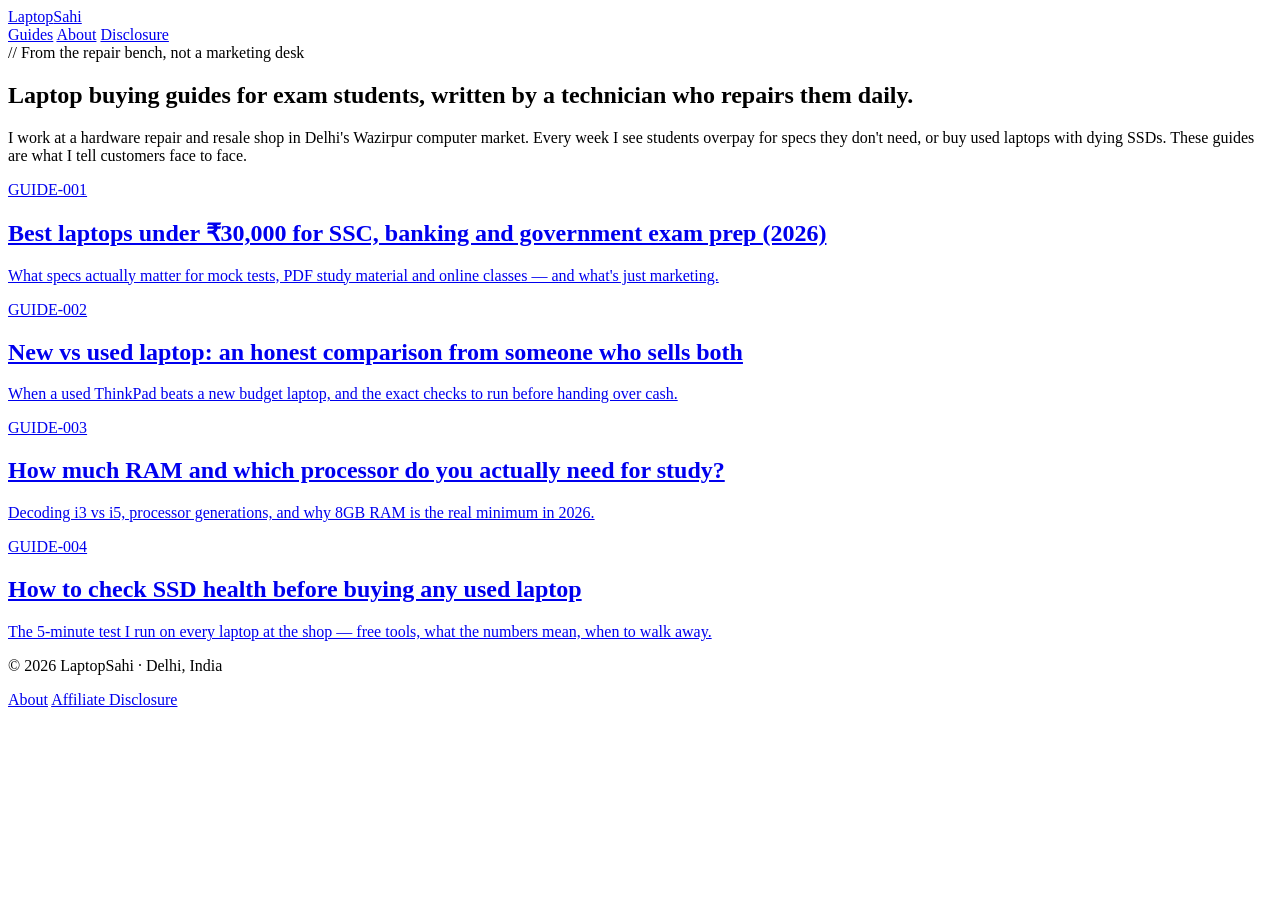
==== index.html @ 87be456a "Add files via upload" ====
<!DOCTYPE html>
<html lang="en">
<head>
<meta charset="UTF-8">
<meta name="viewport" content="width=device-width, initial-scale=1.0">
<title>LaptopSahi — Honest laptop buying guides for exam students</title>
<meta name="description" content="Practical laptop buying guides for SSC, banking and other competitive exam students in India. Written by a working hardware technician from Delhi's Wazirpur computer market.">
<link rel="stylesheet" href="css/style.css">
</head>
<body>

<header>
  <div class="wrap">
    <a class="logo" href="index.html">Laptop<span>Sahi</span></a>
    <nav>
      <a href="index.html">Guides</a>
      <a href="about.html">About</a>
      <a href="disclosure.html">Disclosure</a>
    </nav>
  </div>
</header>

<section class="hero">
  <div class="wrap">
    <div class="kicker">// From the repair bench, not a marketing desk</div>
    <h1>Laptop buying guides for exam students, written by a technician who repairs them daily.</h1>
    <p>I work at a hardware repair and resale shop in Delhi's Wazirpur computer market. Every week I see students overpay for specs they don't need, or buy used laptops with dying SSDs. These guides are what I tell customers face to face.</p>
  </div>
</section>

<section class="article-list">
  <div class="wrap">

    <a class="article-card" href="articles/best-laptops-under-30000.html">
      <span class="num">GUIDE-001</span>
      <h2>Best laptops under ₹30,000 for SSC, banking and government exam prep (2026)</h2>
      <p>What specs actually matter for mock tests, PDF study material and online classes — and what's just marketing.</p>
    </a>

    <a class="article-card" href="articles/new-vs-used-laptop.html">
      <span class="num">GUIDE-002</span>
      <h2>New vs used laptop: an honest comparison from someone who sells both</h2>
      <p>When a used ThinkPad beats a new budget laptop, and the exact checks to run before handing over cash.</p>
    </a>

    <a class="article-card" href="articles/how-much-ram-processor.html">
      <span class="num">GUIDE-003</span>
      <h2>How much RAM and which processor do you actually need for study?</h2>
      <p>Decoding i3 vs i5, processor generations, and why 8GB RAM is the real minimum in 2026.</p>
    </a>

    <a class="article-card" href="articles/ssd-health-check.html">
      <span class="num">GUIDE-004</span>
      <h2>How to check SSD health before buying any used laptop</h2>
      <p>The 5-minute test I run on every laptop at the shop — free tools, what the numbers mean, when to walk away.</p>
    </a>

  </div>
</section>

<footer>
  <div class="wrap">
    <p>© 2026 LaptopSahi · Delhi, India</p>
    <p>
      <a href="about.html">About</a>
      <a href="disclosure.html">Affiliate Disclosure</a>
    </p>
  </div>
</footer>

</body>
</html>
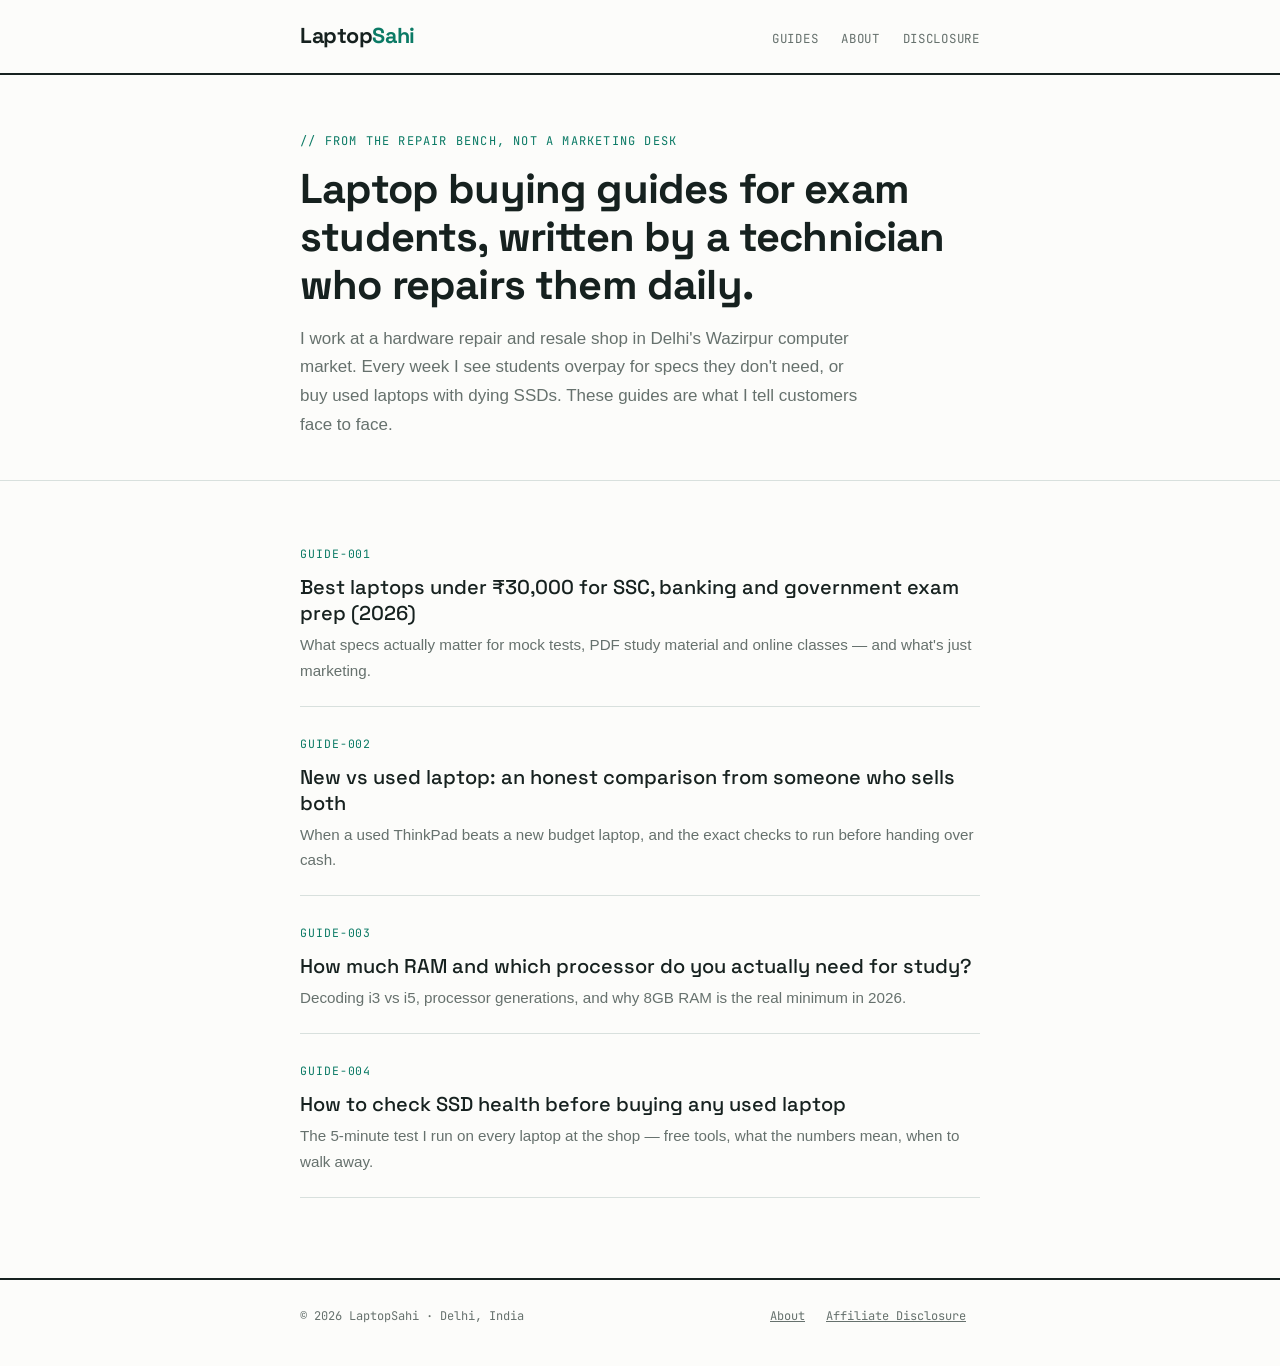
==== commit c10a8ae0: "Add files via upload" ====
--- a/index.html
+++ b/index.html
@@ -5,7 +5,7 @@
 <meta name="viewport" content="width=device-width, initial-scale=1.0">
 <title>LaptopSahi — Honest laptop buying guides for exam students</title>
 <meta name="description" content="Practical laptop buying guides for SSC, banking and other competitive exam students in India. Written by a working hardware technician from Delhi's Wazirpur computer market.">
-<link rel="stylesheet" href="css/style.css">
+<link rel="stylesheet" href="style.css">
 </head>
 <body>
 
@@ -31,25 +31,25 @@
 <section class="article-list">
   <div class="wrap">
 
-    <a class="article-card" href="articles/best-laptops-under-30000.html">
+    <a class="article-card" href="best-laptops-under-30000.html">
       <span class="num">GUIDE-001</span>
       <h2>Best laptops under ₹30,000 for SSC, banking and government exam prep (2026)</h2>
       <p>What specs actually matter for mock tests, PDF study material and online classes — and what's just marketing.</p>
     </a>
 
-    <a class="article-card" href="articles/new-vs-used-laptop.html">
+    <a class="article-card" href="new-vs-used-laptop.html">
       <span class="num">GUIDE-002</span>
       <h2>New vs used laptop: an honest comparison from someone who sells both</h2>
       <p>When a used ThinkPad beats a new budget laptop, and the exact checks to run before handing over cash.</p>
     </a>
 
-    <a class="article-card" href="articles/how-much-ram-processor.html">
+    <a class="article-card" href="how-much-ram-processor.html">
       <span class="num">GUIDE-003</span>
       <h2>How much RAM and which processor do you actually need for study?</h2>
       <p>Decoding i3 vs i5, processor generations, and why 8GB RAM is the real minimum in 2026.</p>
     </a>
 
-    <a class="article-card" href="articles/ssd-health-check.html">
+    <a class="article-card" href="ssd-health-check.html">
       <span class="num">GUIDE-004</span>
       <h2>How to check SSD health before buying any used laptop</h2>
       <p>The 5-minute test I run on every laptop at the shop — free tools, what the numbers mean, when to walk away.</p>
--- a/style.css
+++ b/style.css
@@ -0,0 +1,177 @@
+/* LaptopSahi — workshop spec-sheet theme */
+@import url('https://fonts.googleapis.com/css2?family=Space+Grotesk:wght@500;700&family=JetBrains+Mono:wght@400;600&display=swap');
+
+:root {
+  --paper: #FCFCFA;
+  --ink: #16211F;
+  --bench: #0B7A65;
+  --bench-dark: #085848;
+  --mint: #E8F3F0;
+  --meta: #66716D;
+  --rule: #D8E0DD;
+}
+
+* { margin: 0; padding: 0; box-sizing: border-box; }
+
+body {
+  background: var(--paper);
+  color: var(--ink);
+  font-family: -apple-system, BlinkMacSystemFont, "Segoe UI", Roboto, "Helvetica Neue", Arial, sans-serif;
+  font-size: 17px;
+  line-height: 1.7;
+}
+
+.wrap { max-width: 720px; margin: 0 auto; padding: 0 20px; }
+
+/* Header */
+header {
+  border-bottom: 2px solid var(--ink);
+  padding: 18px 0;
+}
+header .wrap { display: flex; align-items: baseline; justify-content: space-between; flex-wrap: wrap; gap: 8px; }
+.logo {
+  font-family: 'Space Grotesk', sans-serif;
+  font-weight: 700;
+  font-size: 1.35rem;
+  text-decoration: none;
+  color: var(--ink);
+  letter-spacing: -0.02em;
+}
+.logo span { color: var(--bench); }
+nav a {
+  font-family: 'JetBrains Mono', monospace;
+  font-size: 0.78rem;
+  text-transform: uppercase;
+  letter-spacing: 0.06em;
+  color: var(--meta);
+  text-decoration: none;
+  margin-left: 18px;
+}
+nav a:hover { color: var(--bench); }
+
+/* Hero */
+.hero { padding: 56px 0 40px; border-bottom: 1px solid var(--rule); }
+.hero .kicker {
+  font-family: 'JetBrains Mono', monospace;
+  font-size: 0.75rem;
+  text-transform: uppercase;
+  letter-spacing: 0.1em;
+  color: var(--bench);
+  margin-bottom: 14px;
+}
+.hero h1 {
+  font-family: 'Space Grotesk', sans-serif;
+  font-weight: 700;
+  font-size: clamp(1.8rem, 5vw, 2.6rem);
+  line-height: 1.15;
+  letter-spacing: -0.02em;
+  margin-bottom: 16px;
+}
+.hero p { color: var(--meta); max-width: 560px; }
+
+/* Article list */
+.article-list { padding: 36px 0 60px; }
+.article-card {
+  display: block;
+  text-decoration: none;
+  color: var(--ink);
+  padding: 22px 0;
+  border-bottom: 1px solid var(--rule);
+}
+.article-card .num {
+  font-family: 'JetBrains Mono', monospace;
+  font-size: 0.72rem;
+  color: var(--bench);
+  letter-spacing: 0.08em;
+}
+.article-card h2 {
+  font-family: 'Space Grotesk', sans-serif;
+  font-weight: 500;
+  font-size: 1.25rem;
+  margin: 6px 0 6px;
+  line-height: 1.3;
+}
+.article-card:hover h2 { color: var(--bench-dark); text-decoration: underline; text-underline-offset: 4px; }
+.article-card p { color: var(--meta); font-size: 0.95rem; }
+
+/* Article page */
+article { padding: 48px 0 40px; }
+article .kicker {
+  font-family: 'JetBrains Mono', monospace;
+  font-size: 0.72rem;
+  text-transform: uppercase;
+  letter-spacing: 0.1em;
+  color: var(--bench);
+}
+article h1 {
+  font-family: 'Space Grotesk', sans-serif;
+  font-weight: 700;
+  font-size: clamp(1.6rem, 4.5vw, 2.2rem);
+  line-height: 1.2;
+  letter-spacing: -0.02em;
+  margin: 10px 0 8px;
+}
+article .byline { color: var(--meta); font-size: 0.9rem; margin-bottom: 30px; }
+article h2 {
+  font-family: 'Space Grotesk', sans-serif;
+  font-weight: 500;
+  font-size: 1.35rem;
+  margin: 36px 0 12px;
+}
+article p { margin-bottom: 18px; }
+article ul, article ol { margin: 0 0 18px 22px; }
+article li { margin-bottom: 8px; }
+article a { color: var(--bench-dark); }
+
+/* Signature element: spec strip — bench diagnostic printout */
+.spec-strip {
+  background: var(--mint);
+  border-left: 4px solid var(--bench);
+  font-family: 'JetBrains Mono', monospace;
+  font-size: 0.85rem;
+  line-height: 1.8;
+  padding: 16px 20px;
+  margin: 24px 0;
+  white-space: pre-line;
+}
+.spec-strip .label {
+  display: block;
+  font-weight: 600;
+  text-transform: uppercase;
+  letter-spacing: 0.08em;
+  font-size: 0.72rem;
+  color: var(--bench-dark);
+  margin-bottom: 6px;
+}
+
+/* Disclosure note */
+.disclosure-note {
+  font-size: 0.82rem;
+  color: var(--meta);
+  border: 1px dashed var(--rule);
+  padding: 10px 14px;
+  margin: 24px 0;
+}
+
+/* Footer */
+footer {
+  border-top: 2px solid var(--ink);
+  padding: 26px 0 40px;
+  margin-top: 20px;
+}
+footer .wrap { display: flex; justify-content: space-between; flex-wrap: wrap; gap: 10px; }
+footer p, footer a {
+  font-family: 'JetBrains Mono', monospace;
+  font-size: 0.75rem;
+  color: var(--meta);
+}
+footer a { margin-right: 14px; }
+
+a:focus-visible, .article-card:focus-visible {
+  outline: 3px solid var(--bench);
+  outline-offset: 3px;
+}
+
+@media (prefers-reduced-motion: reduce) {
+  * { transition: none !important; }
+}
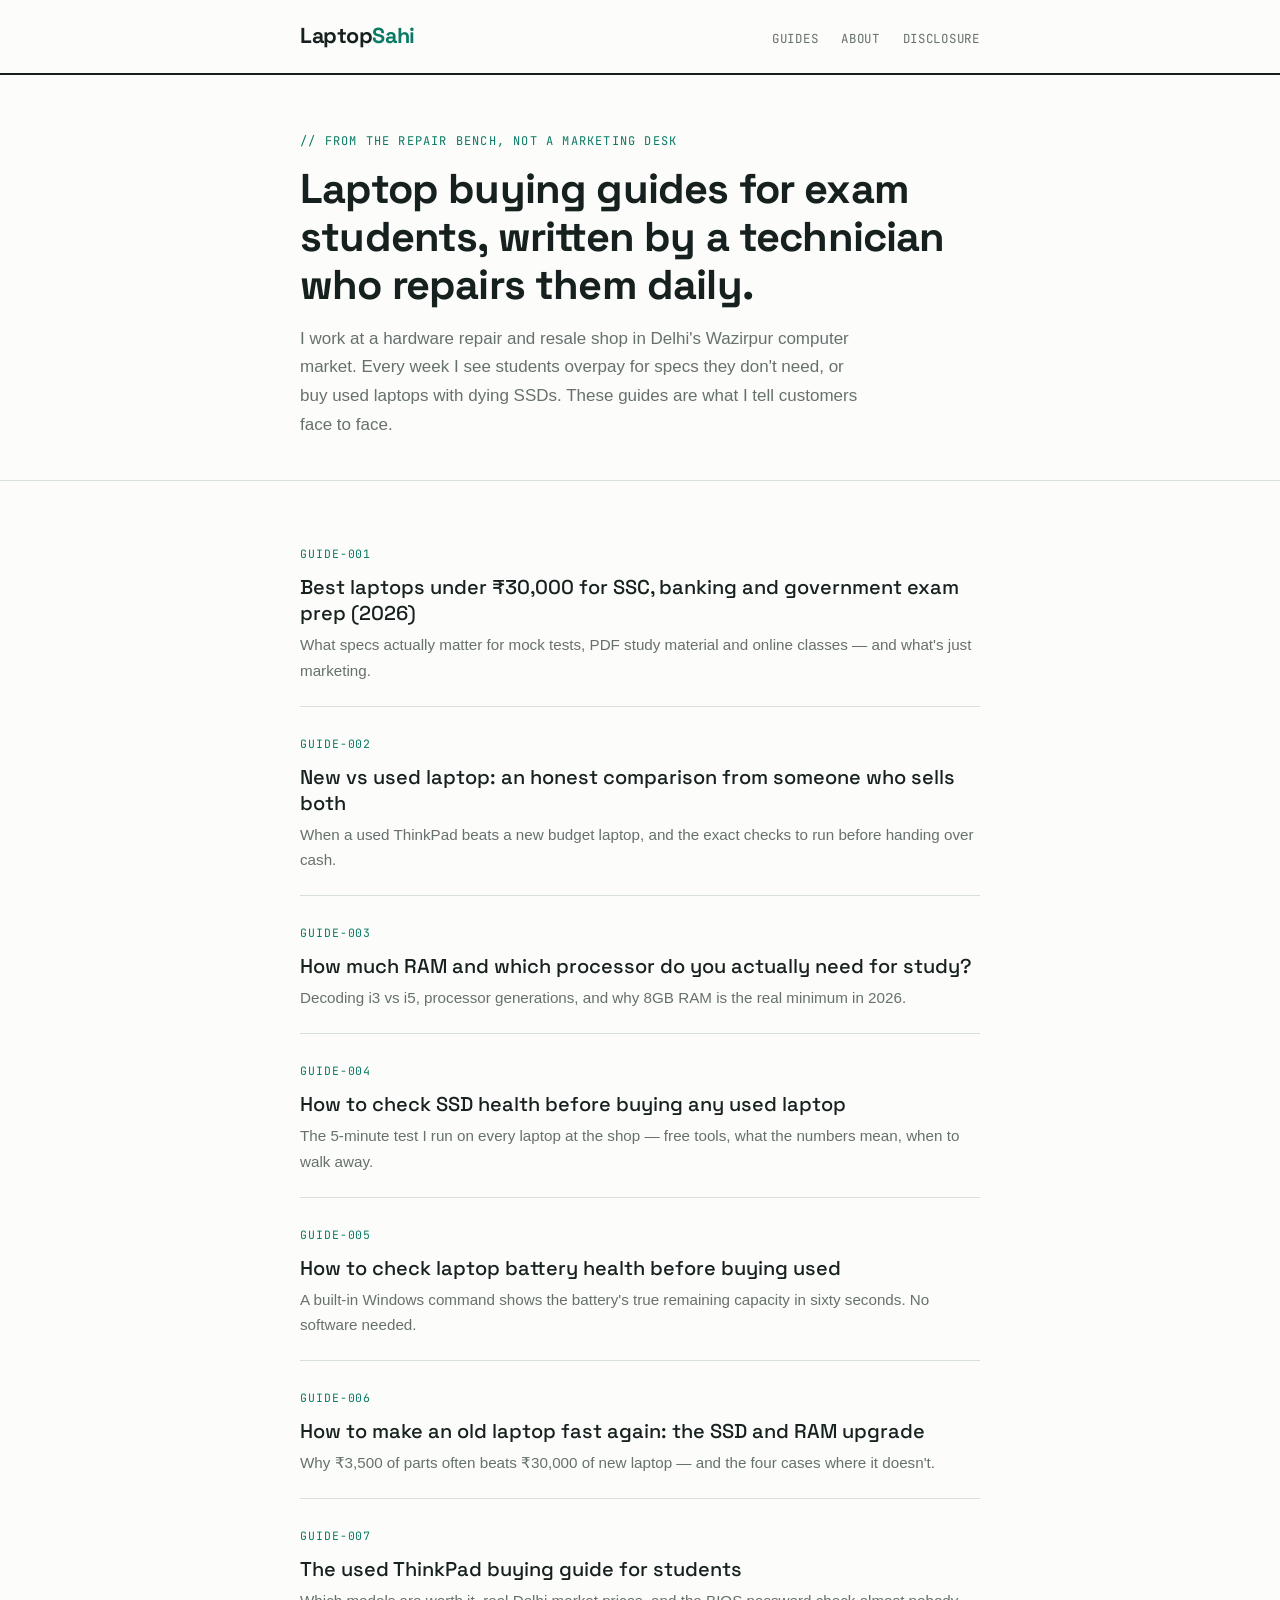
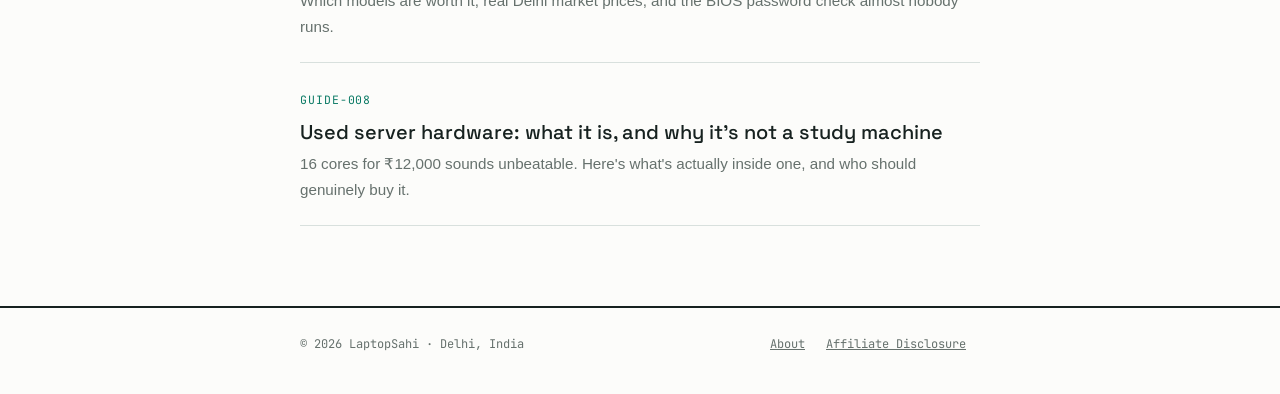
==== commit dffade5a: "Add files via upload" ====
--- a/index.html
+++ b/index.html
@@ -55,6 +55,30 @@
       <p>The 5-minute test I run on every laptop at the shop — free tools, what the numbers mean, when to walk away.</p>
     </a>
 
+    <a class="article-card" href="battery-health-check.html">
+      <span class="num">GUIDE-005</span>
+      <h2>How to check laptop battery health before buying used</h2>
+      <p>A built-in Windows command shows the battery's true remaining capacity in sixty seconds. No software needed.</p>
+    </a>
+
+    <a class="article-card" href="old-laptop-faster.html">
+      <span class="num">GUIDE-006</span>
+      <h2>How to make an old laptop fast again: the SSD and RAM upgrade</h2>
+      <p>Why ₹3,500 of parts often beats ₹30,000 of new laptop — and the four cases where it doesn't.</p>
+    </a>
+
+    <a class="article-card" href="thinkpad-buying-guide.html">
+      <span class="num">GUIDE-007</span>
+      <h2>The used ThinkPad buying guide for students</h2>
+      <p>Which models are worth it, real Delhi market prices, and the BIOS password check almost nobody runs.</p>
+    </a>
+
+    <a class="article-card" href="used-server-hardware.html">
+      <span class="num">GUIDE-008</span>
+      <h2>Used server hardware: what it is, and why it's not a study machine</h2>
+      <p>16 cores for ₹12,000 sounds unbeatable. Here's what's actually inside one, and who should genuinely buy it.</p>
+    </a>
+
   </div>
 </section>
 
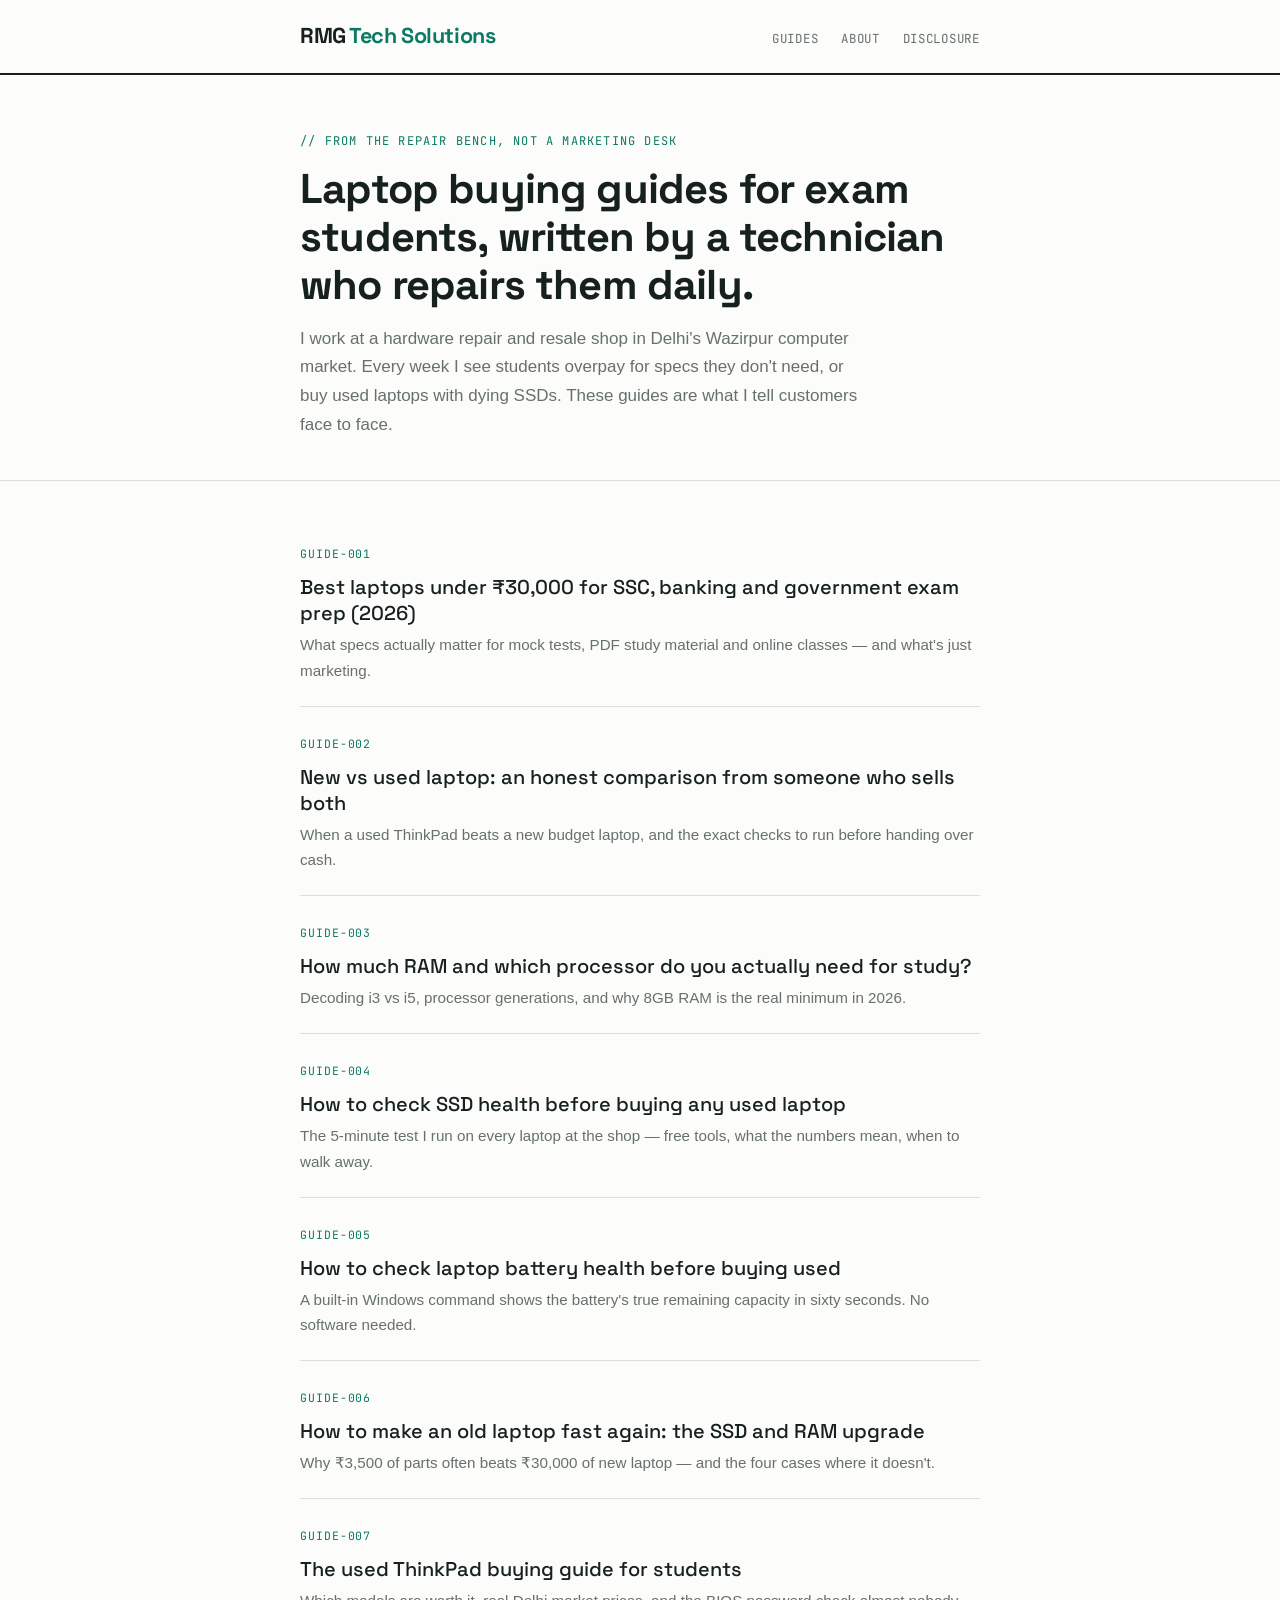
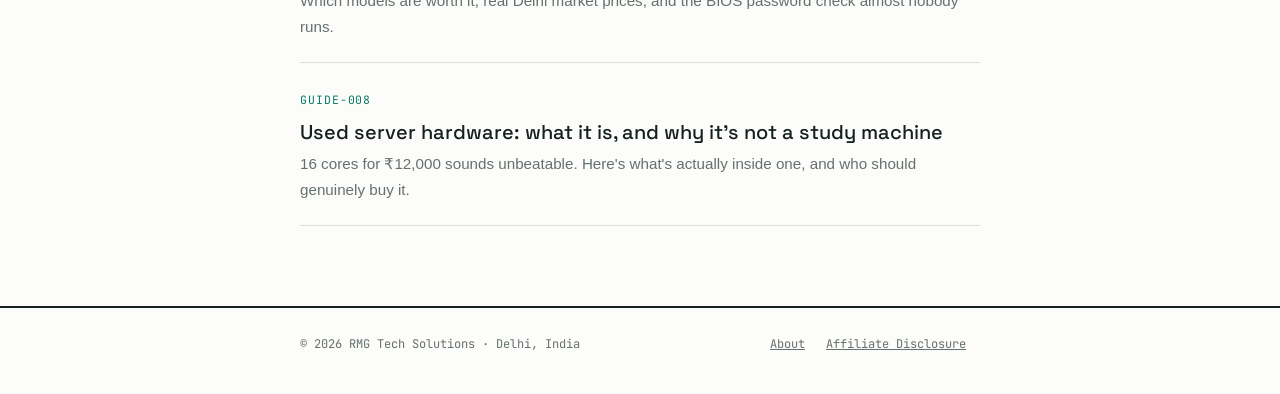
==== commit 60bef5c2: "Add files via upload" ====
--- a/index.html
+++ b/index.html
@@ -3,7 +3,7 @@
 <head>
 <meta charset="UTF-8">
 <meta name="viewport" content="width=device-width, initial-scale=1.0">
-<title>LaptopSahi — Honest laptop buying guides for exam students</title>
+<title>RMG Tech Solutions — Honest laptop buying guides for exam students</title>
 <meta name="description" content="Practical laptop buying guides for SSC, banking and other competitive exam students in India. Written by a working hardware technician from Delhi's Wazirpur computer market.">
 <link rel="stylesheet" href="style.css">
 </head>
@@ -11,7 +11,7 @@
 
 <header>
   <div class="wrap">
-    <a class="logo" href="index.html">Laptop<span>Sahi</span></a>
+    <a class="logo" href="index.html">RMG<span> Tech Solutions</span></a>
     <nav>
       <a href="index.html">Guides</a>
       <a href="about.html">About</a>
@@ -84,7 +84,7 @@
 
 <footer>
   <div class="wrap">
-    <p>© 2026 LaptopSahi · Delhi, India</p>
+    <p>© 2026 RMG Tech Solutions · Delhi, India</p>
     <p>
       <a href="about.html">About</a>
       <a href="disclosure.html">Affiliate Disclosure</a>
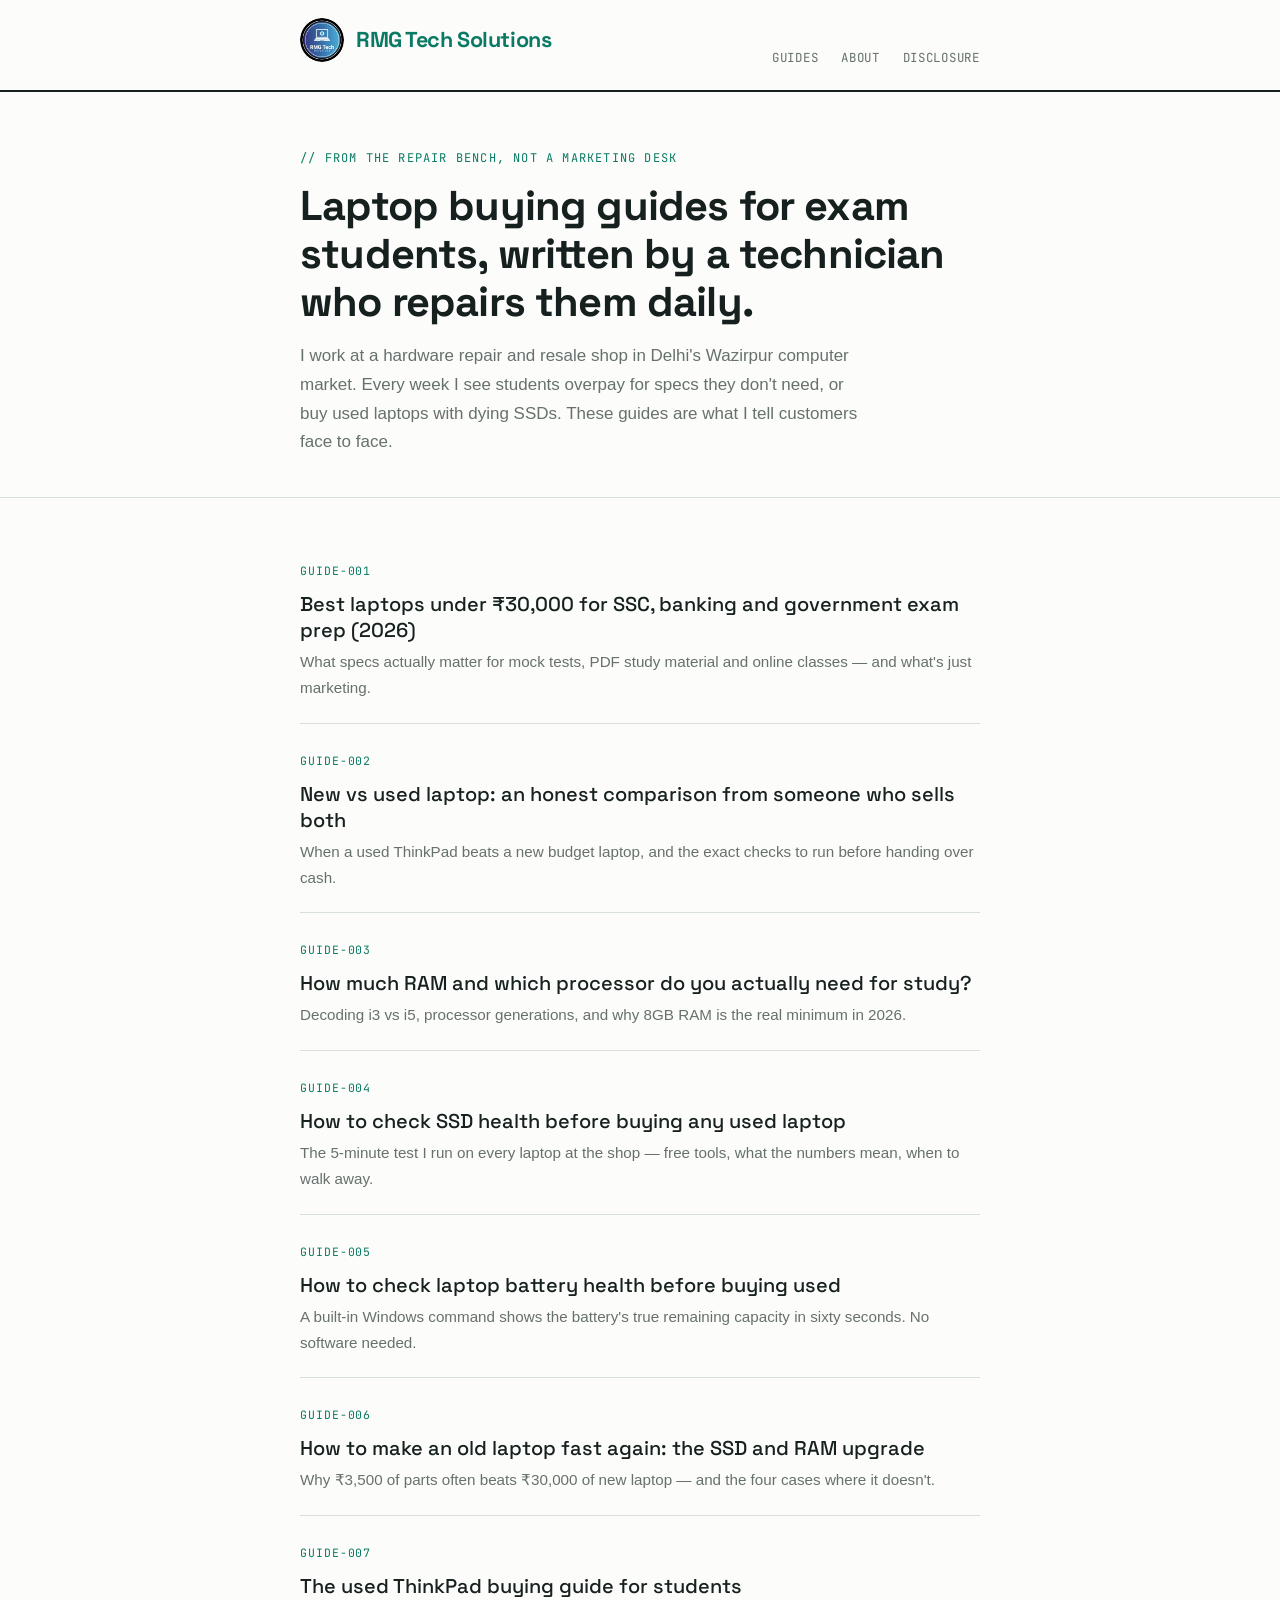
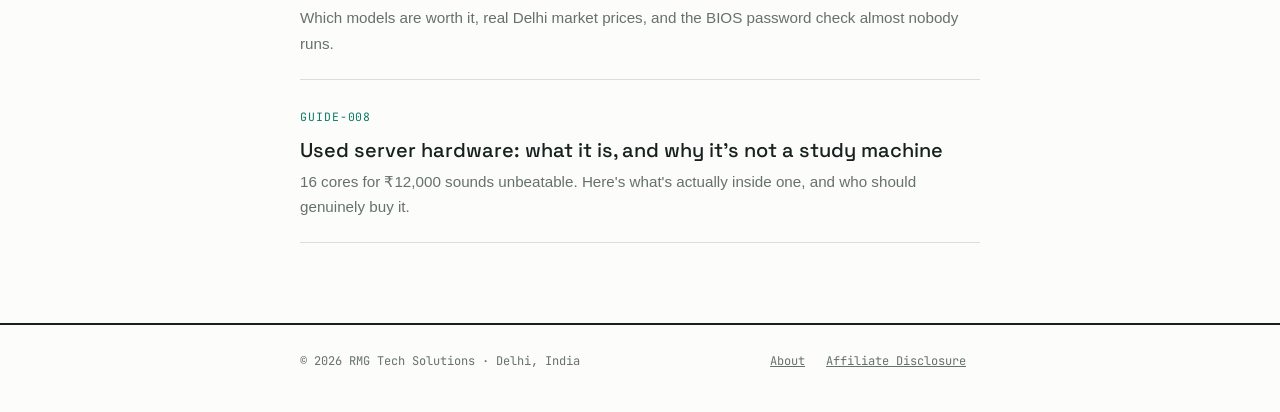
==== commit a69331f2: "Add files via upload" ====
--- a/index.html
+++ b/index.html
@@ -11,7 +11,7 @@
 
 <header>
   <div class="wrap">
-    <a class="logo" href="index.html">RMG<span> Tech Solutions</span></a>
+    <a class="logo" href="index.html"><img src="rmg-logo.jpg" alt="RMG Tech Solutions" class="logo-img"><span class="logo-text">RMG<span class="accent"> Tech Solutions</span></span></a>
     <nav>
       <a href="index.html">Guides</a>
       <a href="about.html">About</a>
--- a/style.css
+++ b/style.css
@@ -36,7 +36,18 @@
   text-decoration: none;
   color: var(--ink);
   letter-spacing: -0.02em;
+  display: flex;
+  align-items: center;
+  gap: 12px;
 }
+.logo-img {
+  height: 44px;
+  width: 44px;
+  border-radius: 50%;
+  display: block;
+}
+.logo-text { display: inline; }
+.logo .accent { color: var(--bench); }
 .logo span { color: var(--bench); }
 nav a {
   font-family: 'JetBrains Mono', monospace;
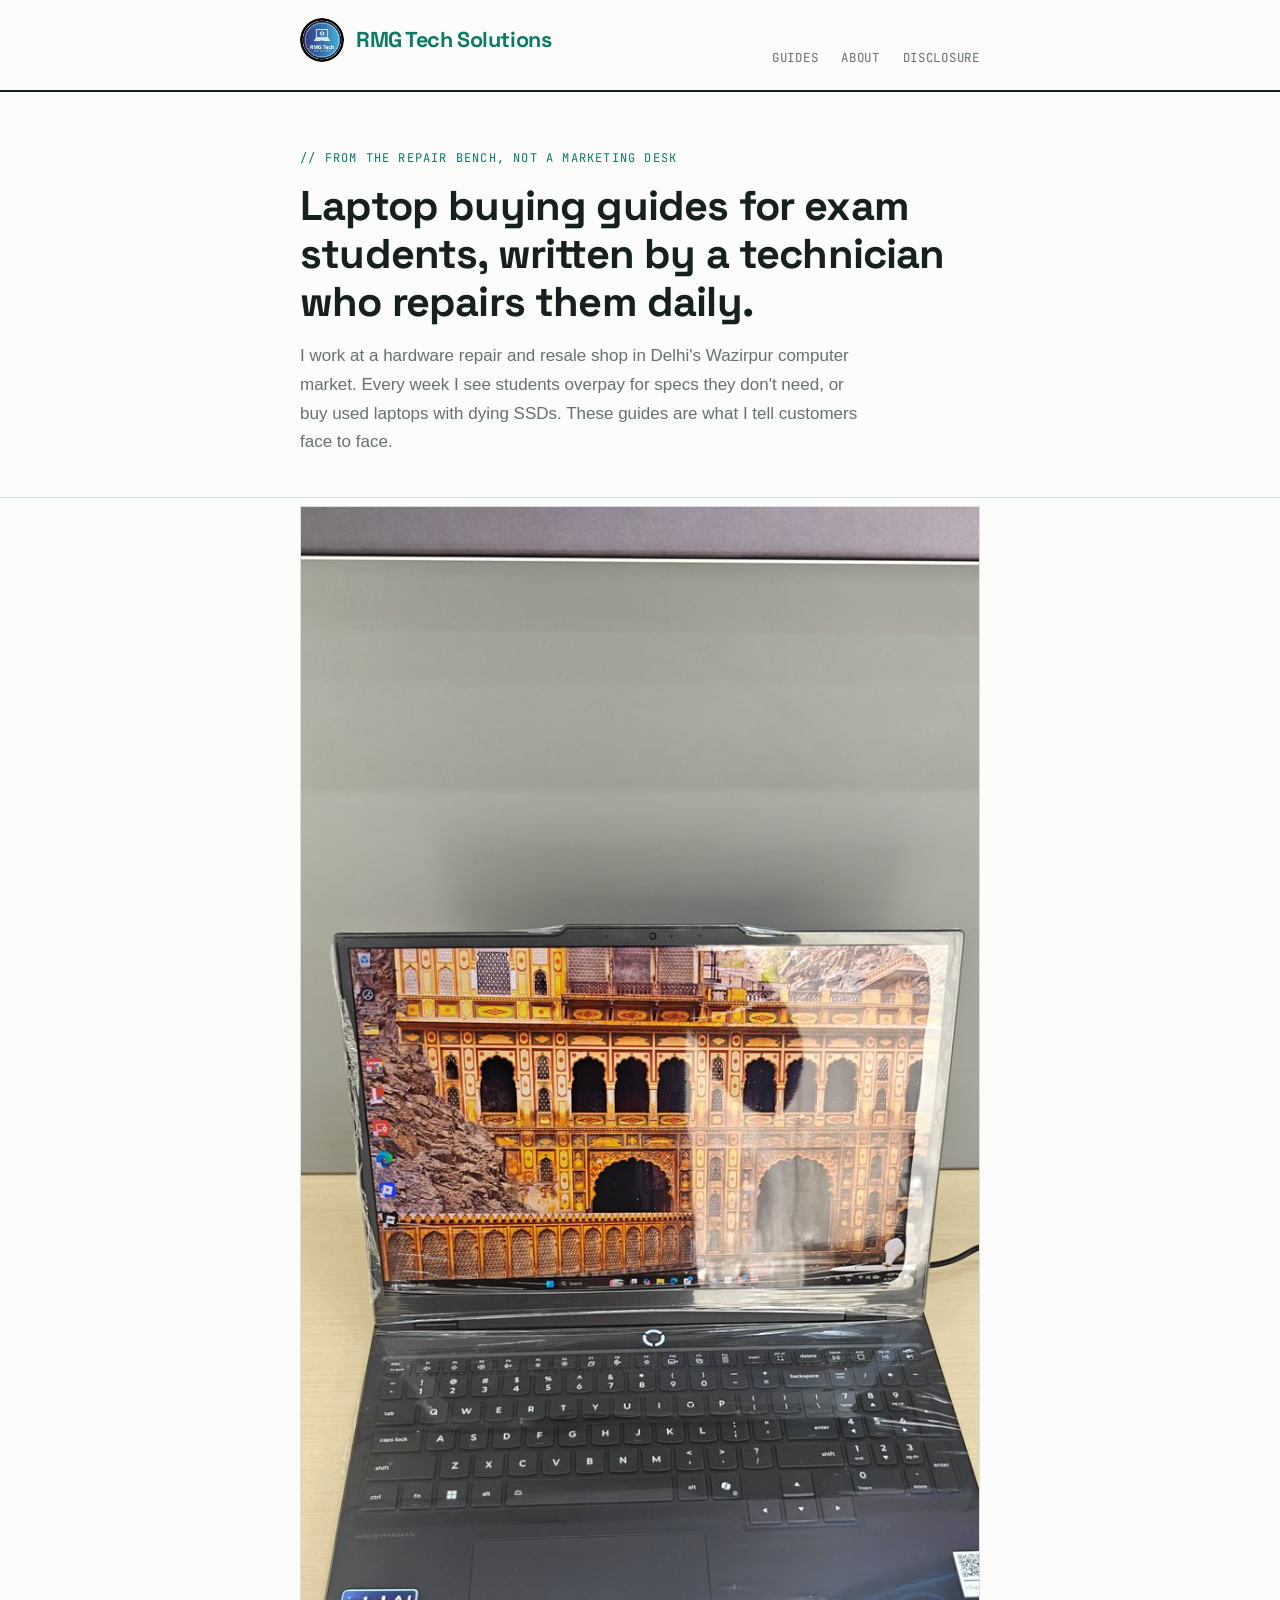
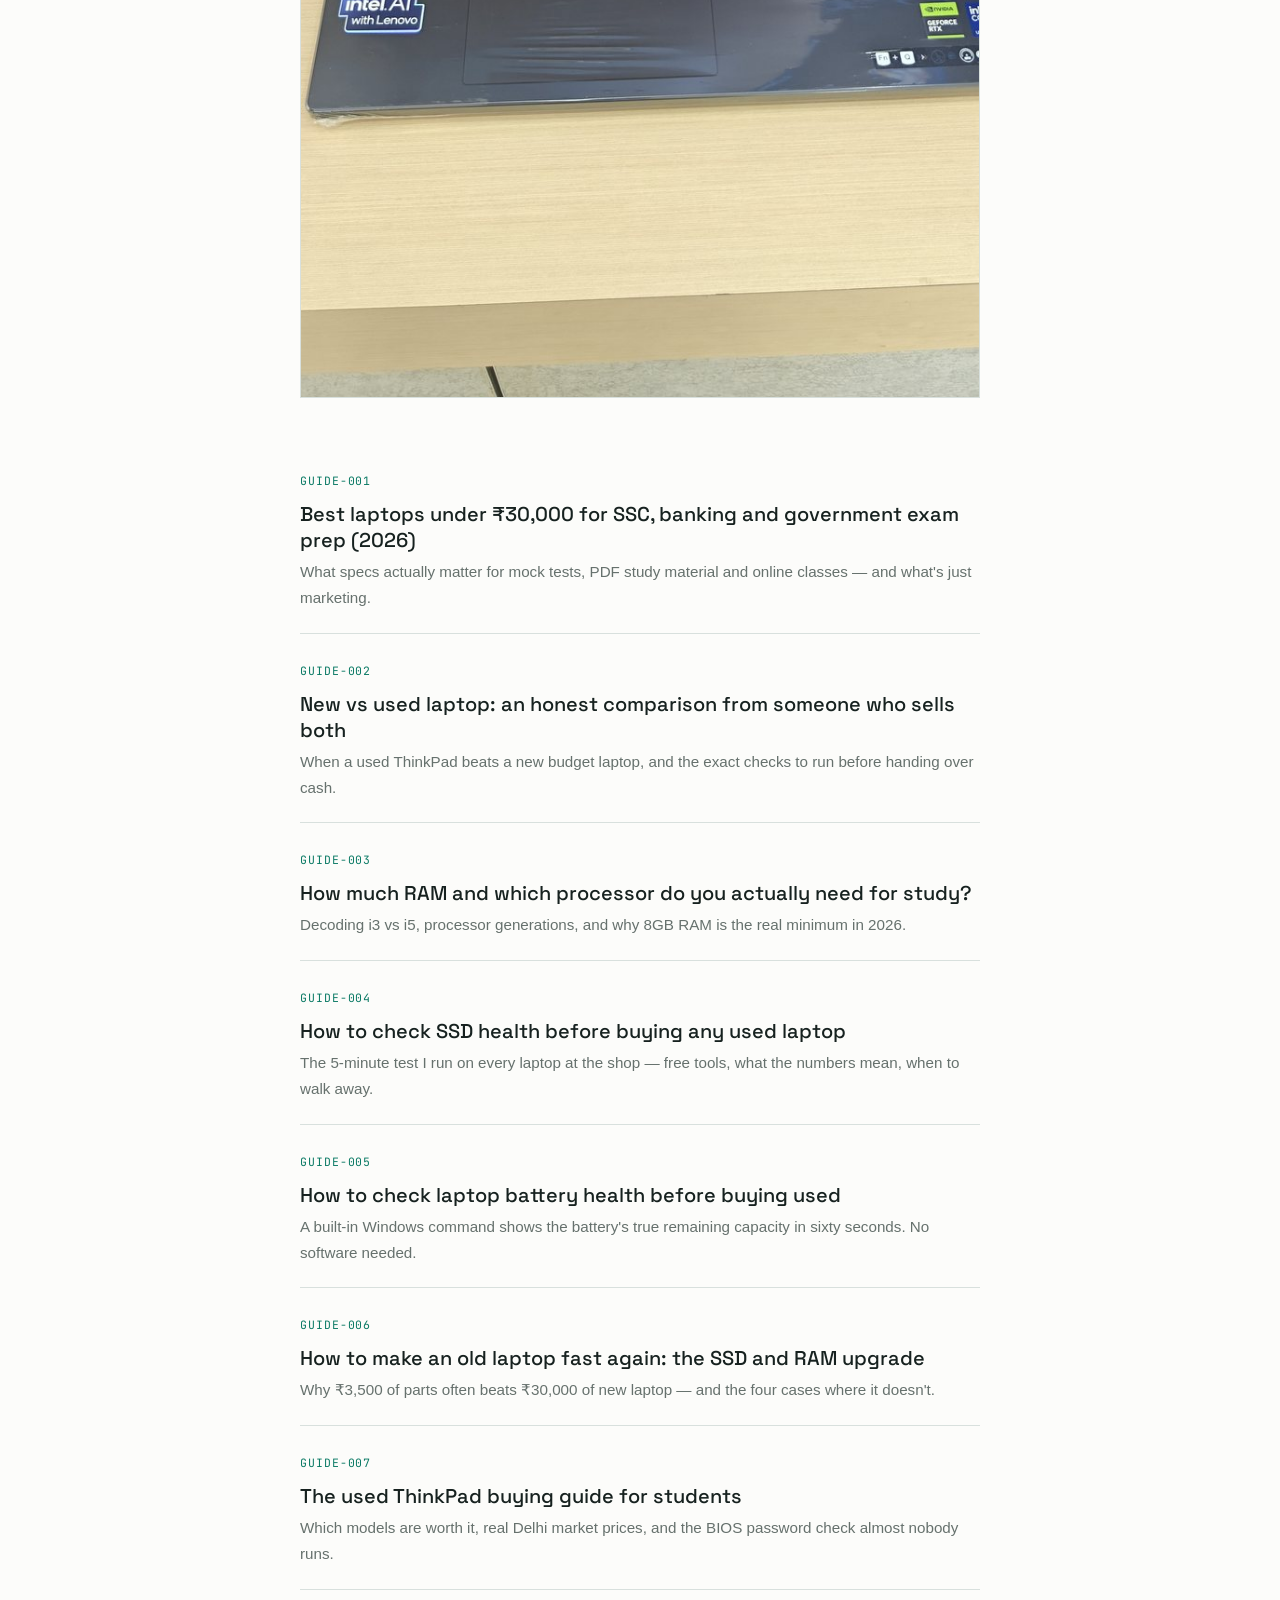
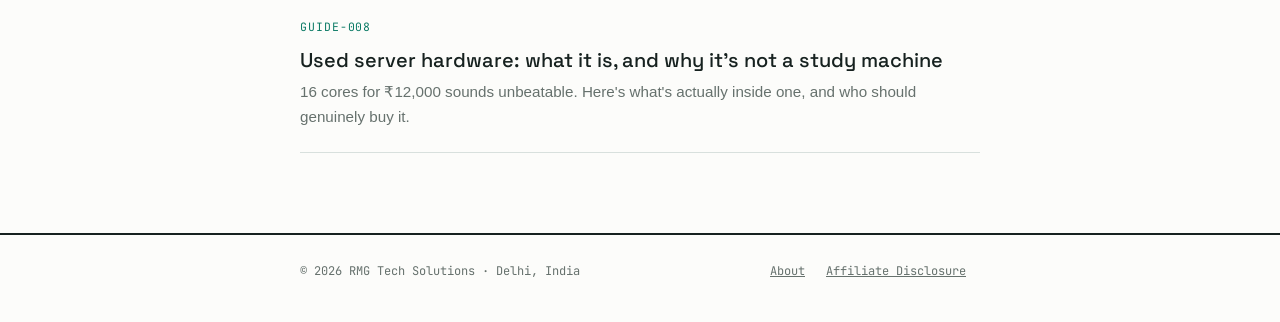
==== commit ff1ae96e: "Add files via upload" ====
--- a/index.html
+++ b/index.html
@@ -26,6 +26,10 @@
     <h1>Laptop buying guides for exam students, written by a technician who repairs them daily.</h1>
     <p>I work at a hardware repair and resale shop in Delhi's Wazirpur computer market. Every week I see students overpay for specs they don't need, or buy used laptops with dying SSDs. These guides are what I tell customers face to face.</p>
   </div>
+</section>
+
+<section class="wrap" style="padding-top:8px;">
+  <img src="new-lenovo.jpg" alt="A laptop being checked and set up at the repair bench." style="width:100%; height:auto; border:1px solid var(--rule);">
 </section>
 
 <section class="article-list">
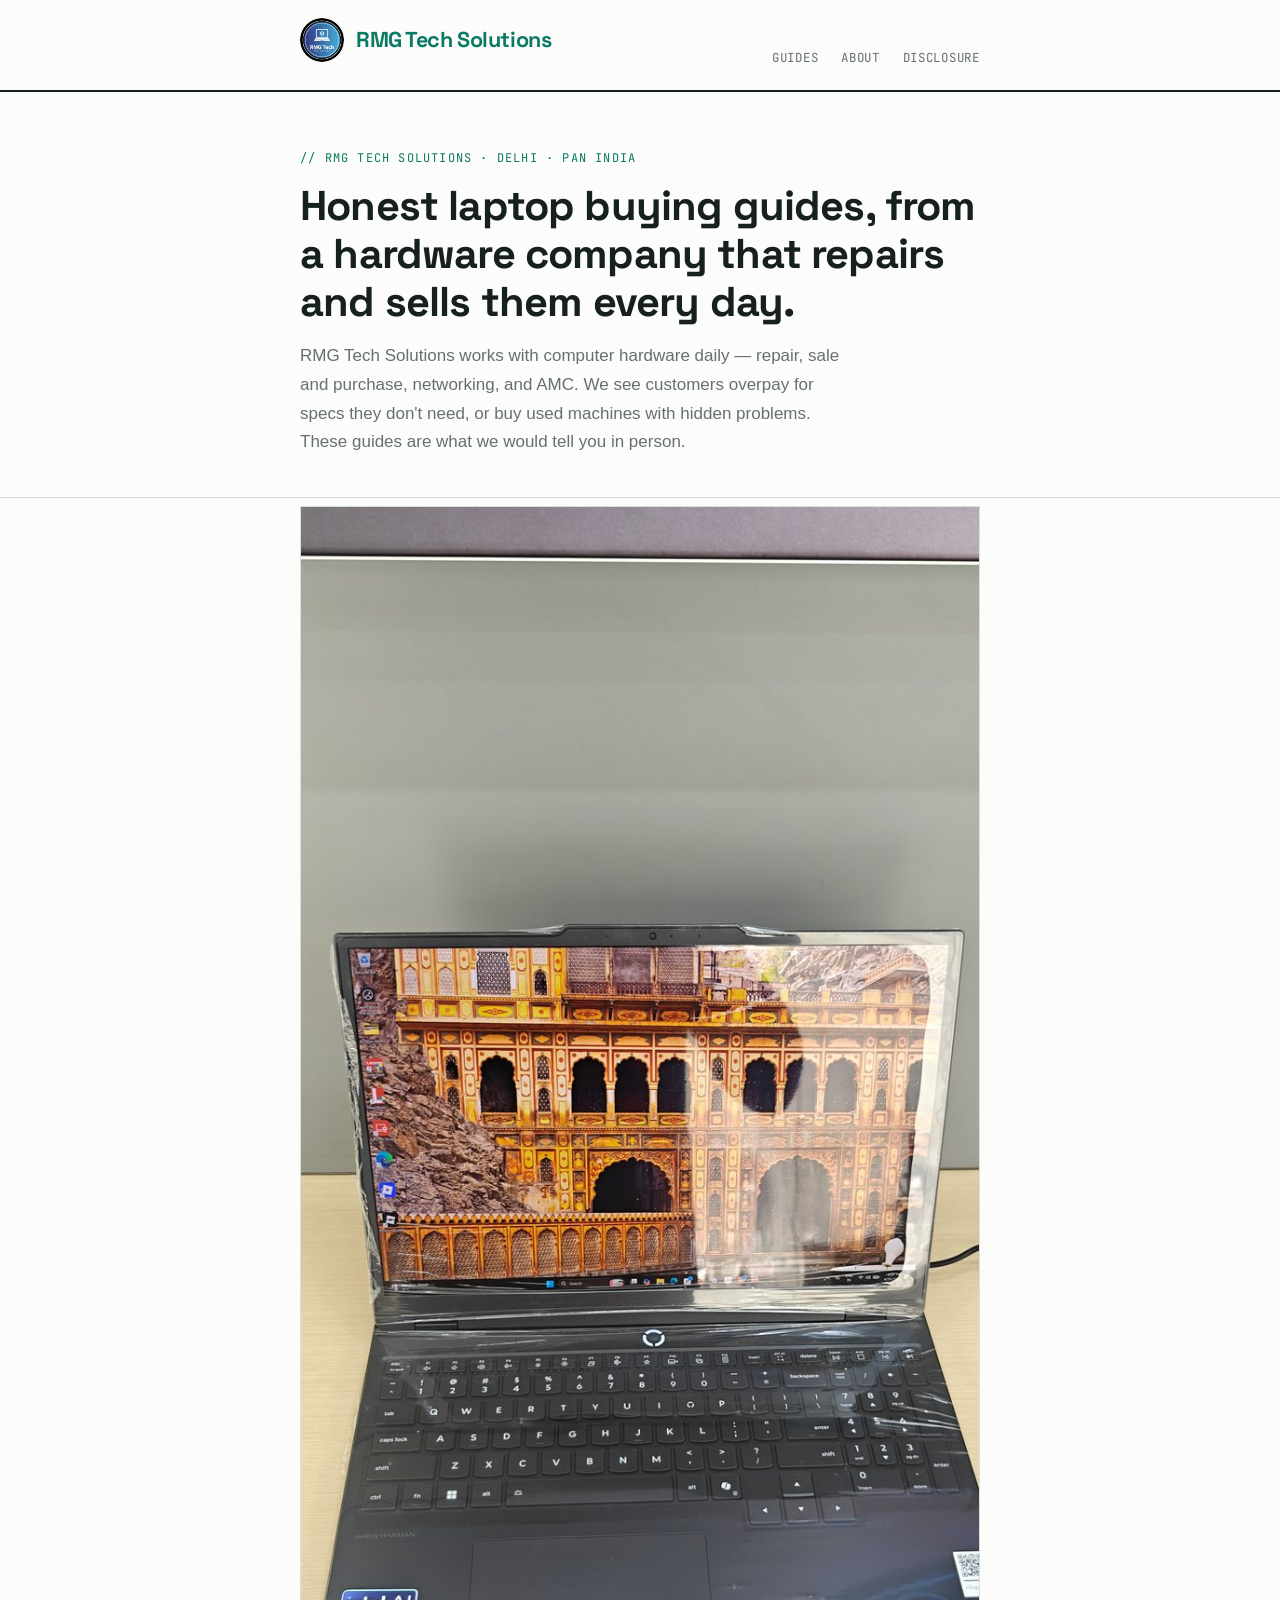
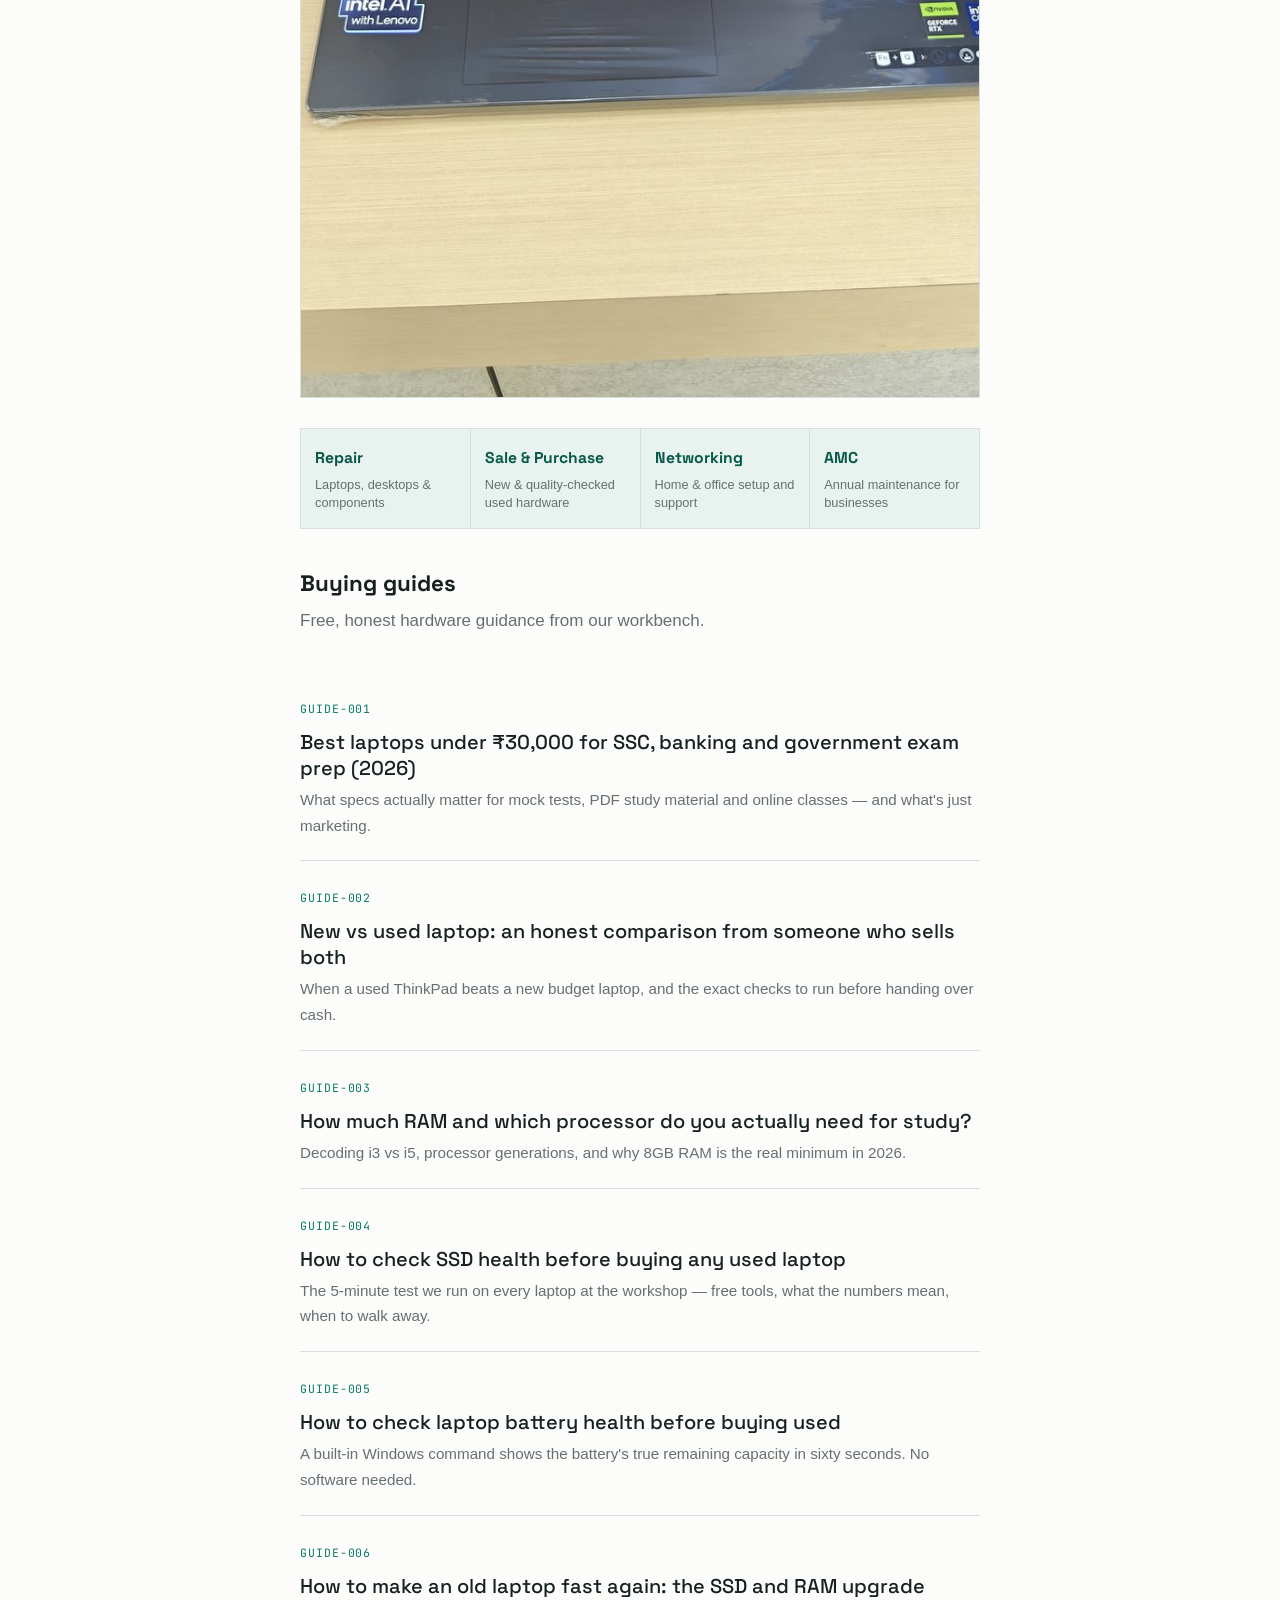
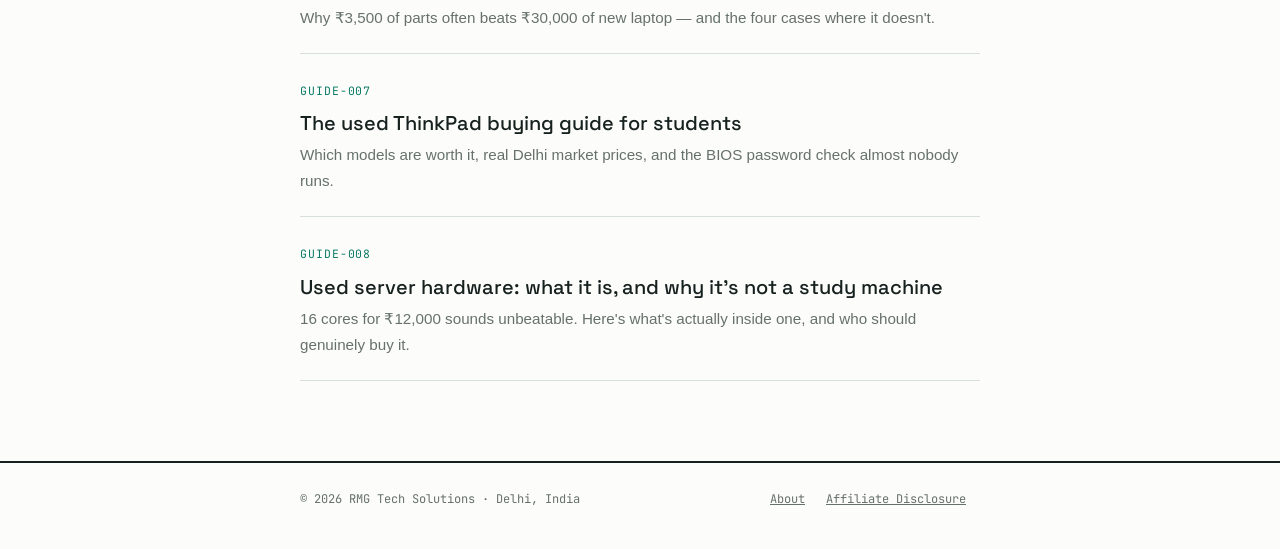
==== commit 8c76a1bb: "Add files via upload" ====
--- a/index.html
+++ b/index.html
@@ -4,7 +4,7 @@
 <meta charset="UTF-8">
 <meta name="viewport" content="width=device-width, initial-scale=1.0">
 <title>RMG Tech Solutions — Honest laptop buying guides for exam students</title>
-<meta name="description" content="Practical laptop buying guides for SSC, banking and other competitive exam students in India. Written by a working hardware technician from Delhi's Wazirpur computer market.">
+<meta name="description" content="Honest laptop buying guides from RMG Tech Solutions, a Delhi-based hardware company serving PAN India — repair, sales, networking and AMC.">
 <link rel="stylesheet" href="style.css">
 </head>
 <body>
@@ -22,17 +22,32 @@
 
 <section class="hero">
   <div class="wrap">
-    <div class="kicker">// From the repair bench, not a marketing desk</div>
-    <h1>Laptop buying guides for exam students, written by a technician who repairs them daily.</h1>
-    <p>I work at a hardware repair and resale shop in Delhi's Wazirpur computer market. Every week I see students overpay for specs they don't need, or buy used laptops with dying SSDs. These guides are what I tell customers face to face.</p>
+    <div class="kicker">// RMG Tech Solutions · Delhi · PAN India</div>
+    <h1>Honest laptop buying guides, from a hardware company that repairs and sells them every day.</h1>
+    <p>RMG Tech Solutions works with computer hardware daily — repair, sale and purchase, networking, and AMC. We see customers overpay for specs they don't need, or buy used machines with hidden problems. These guides are what we would tell you in person.</p>
   </div>
 </section>
 
 <section class="wrap" style="padding-top:8px;">
-  <img src="new-lenovo.jpg" alt="A laptop being checked and set up at the repair bench." style="width:100%; height:auto; border:1px solid var(--rule);">
+  <img src="new-lenovo.jpg" alt="A laptop being checked and set up at the workbench." style="width:100%; height:auto; border:1px solid var(--rule);">
+</section>
+
+<section class="wrap" style="padding: 20px 20px 0;">
+  <div class="services">
+    <div class="svc"><span class="svc-t">Repair</span><span class="svc-d">Laptops, desktops &amp; components</span></div>
+    <div class="svc"><span class="svc-t">Sale &amp; Purchase</span><span class="svc-d">New &amp; quality-checked used hardware</span></div>
+    <div class="svc"><span class="svc-t">Networking</span><span class="svc-d">Home &amp; office setup and support</span></div>
+    <div class="svc"><span class="svc-t">AMC</span><span class="svc-d">Annual maintenance for businesses</span></div>
+  </div>
+</section>
+
+<section class="wrap" style="padding: 36px 20px 0;">
+  <h2 style="font-family:'Space Grotesk',sans-serif; font-size:1.4rem; margin-bottom:4px;">Buying guides</h2>
+  <p style="color:var(--meta); margin:0;">Free, honest hardware guidance from our workbench.</p>
 </section>
 
 <section class="article-list">
+
   <div class="wrap">
 
     <a class="article-card" href="best-laptops-under-30000.html">
@@ -56,7 +71,7 @@
     <a class="article-card" href="ssd-health-check.html">
       <span class="num">GUIDE-004</span>
       <h2>How to check SSD health before buying any used laptop</h2>
-      <p>The 5-minute test I run on every laptop at the shop — free tools, what the numbers mean, when to walk away.</p>
+      <p>The 5-minute test we run on every laptop at the workshop — free tools, what the numbers mean, when to walk away.</p>
     </a>
 
     <a class="article-card" href="battery-health-check.html">
--- a/style.css
+++ b/style.css
@@ -183,6 +183,36 @@
   outline-offset: 3px;
 }
 
+/* Services strip */
+.services {
+  display: grid;
+  grid-template-columns: repeat(4, 1fr);
+  gap: 1px;
+  background: var(--rule);
+  border: 1px solid var(--rule);
+}
+.svc {
+  background: var(--mint);
+  padding: 16px 14px;
+  display: flex;
+  flex-direction: column;
+  gap: 4px;
+}
+.svc-t {
+  font-family: 'Space Grotesk', sans-serif;
+  font-weight: 700;
+  font-size: 0.98rem;
+  color: var(--bench-dark);
+}
+.svc-d {
+  font-size: 0.8rem;
+  color: var(--meta);
+  line-height: 1.4;
+}
+@media (max-width: 640px) {
+  .services { grid-template-columns: repeat(2, 1fr); }
+}
+
 @media (prefers-reduced-motion: reduce) {
   * { transition: none !important; }
 }
